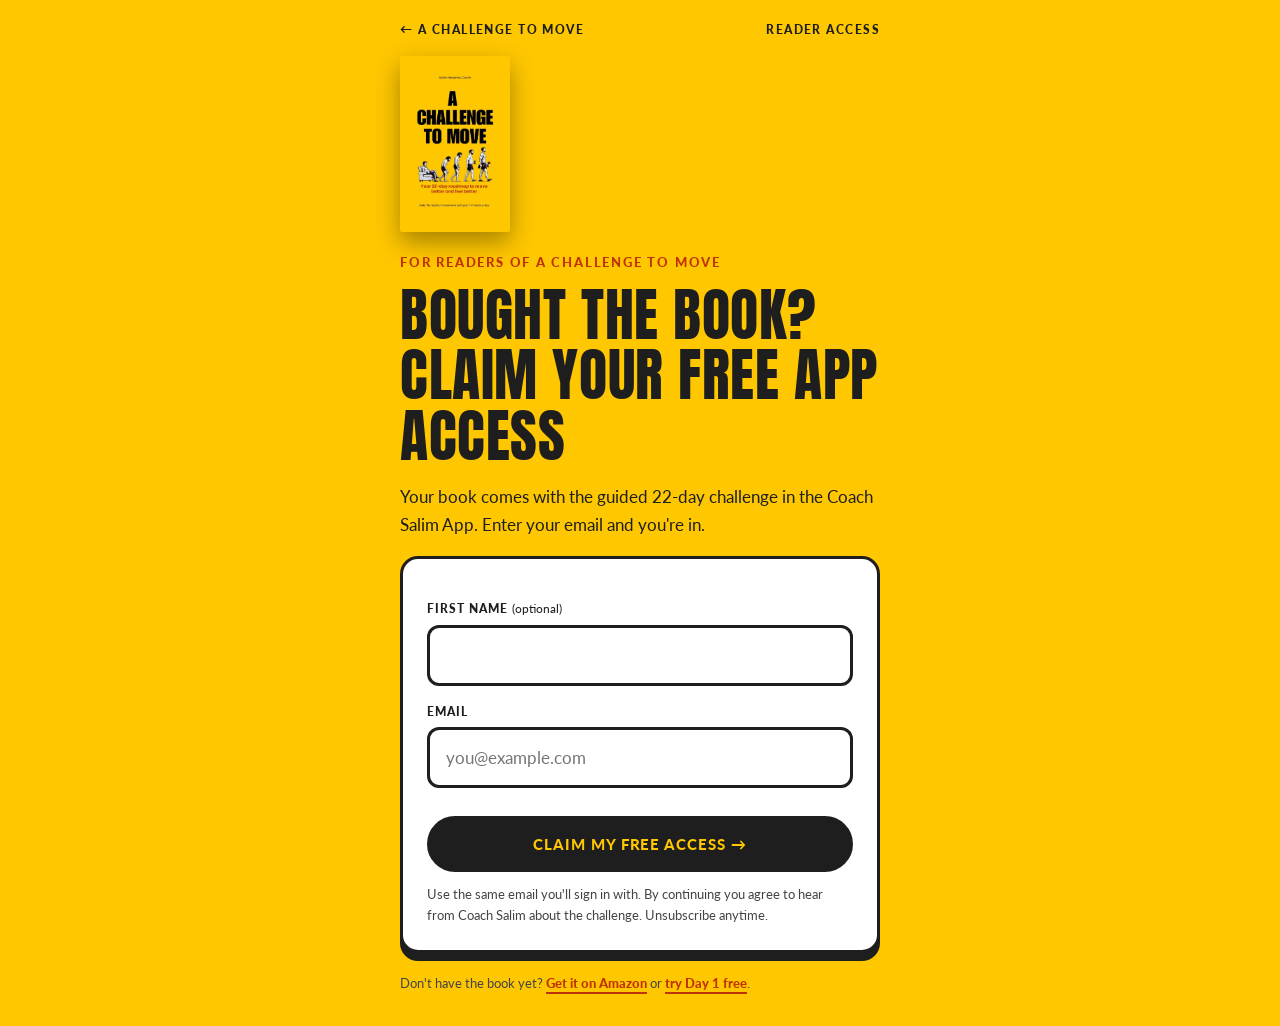
==== claim/index.html @ 206d7dd8 "Add /claim/ reader app-access page (source=book_claim) and links from home" ====
<!DOCTYPE html>
<html lang="en">
<head>
<!-- Google tag (gtag.js) -->
<script async src="https://www.googletagmanager.com/gtag/js?id=G-0BK0TK88WT"></script>
<script>window.dataLayer=window.dataLayer||[];function gtag(){dataLayer.push(arguments);}gtag('js',new Date());gtag('config','G-0BK0TK88WT');</script>
<meta charset="utf-8">
<meta name="viewport" content="width=device-width, initial-scale=1, viewport-fit=cover">
<title>Claim Your Free App Access | A Challenge to Move</title>
<meta name="description" content="Bought A Challenge to Move? Claim your free access to the guided 22-day app.">
<link rel="canonical" href="https://book.coachsalimheyaime.com/claim/">
<meta name="theme-color" content="#FFC700">
<meta property="og:title" content="Bought the book? Claim your free app access">
<meta property="og:description" content="Readers of A Challenge to Move get free access to the guided 22-day app.">
<meta property="og:url" content="https://book.coachsalimheyaime.com/claim/">
<meta property="og:image" content="https://book.coachsalimheyaime.com/img/og.jpg">
<link rel="icon" href="/favicon.ico" sizes="any">
<link rel="apple-touch-icon" href="/apple-touch-icon.png">
<link rel="preconnect" href="https://fonts.googleapis.com">
<link rel="preconnect" href="https://fonts.gstatic.com" crossorigin>
<link rel="stylesheet" href="https://fonts.googleapis.com/css2?family=Anton&amp;family=Lato:wght@400;700;900&amp;display=swap">
<link rel="stylesheet" href="/styles.css">
<style>
body{background:var(--y);min-height:100vh;min-height:100dvh}
.t-wrap{max-width:520px;margin:0 auto;padding:1.25rem 1.25rem calc(2rem + env(safe-area-inset-bottom))}
.t-top{display:flex;justify-content:space-between;align-items:center;font-weight:900;text-transform:uppercase;letter-spacing:.12em;font-size:.75rem}
.t-top a{text-decoration:none}
.screen{display:none}.screen.on{display:block}
.card{background:var(--w);border:3px solid var(--c);border-radius:18px;padding:1.5rem;box-shadow:0 8px 0 var(--c);margin-top:1rem}
h1{font-size:clamp(2.4rem,11vw,3.6rem);margin:.75rem 0 .25rem}
label{display:block;font-weight:900;text-transform:uppercase;letter-spacing:.08em;font-size:.75rem;margin:1rem 0 .35rem}
input{width:100%;font:inherit;font-size:1.05rem;padding:.85rem 1rem;border:3px solid var(--c);border-radius:12px;background:#fff}
input:focus{outline:3px solid var(--r);outline-offset:2px}
.btn{width:100%;cursor:pointer;font-family:inherit}
.small{font-size:.8rem;color:#444;margin:.75rem 0 0}
.err{color:var(--r);font-weight:700;min-height:1.4em;margin:.5rem 0 0;font-size:.9rem}
.claim-cover{width:110px;margin:1rem 0 0;box-shadow:0 10px 24px rgba(0,0,0,.35);border-radius:3px}
.welcome{background:var(--c);color:var(--w);border-radius:18px;padding:1.75rem 1.5rem;margin-top:1.25rem;text-align:center}
.welcome h2{color:var(--y);font-size:clamp(2rem,9vw,2.8rem)}
.welcome .btn-primary{background:var(--y);color:var(--c);border-color:var(--y);font-size:1.15rem;padding:1.25rem 1.5rem}
.welcome ol{text-align:left;margin:1.25rem 0 0;padding-left:1.25rem}
.welcome li{margin:.35rem 0}
.welcome .note{color:#ddd;font-size:.85rem;margin-top:1rem}
</style>
</head>
<body>
<div class="t-wrap">
  <div class="t-top"><a href="/">&larr; A Challenge to Move</a><span>Reader access</span></div>

  <section id="gate" class="screen on" aria-labelledby="gate-h">
    <picture><source srcset="/img/book-cover.webp" type="image/webp"><img class="claim-cover" src="/img/book-cover.jpg" width="625" height="1000" alt="A Challenge to Move book cover"></picture>
    <p class="eyebrow" style="margin-top:1.25rem">For readers of A Challenge to Move</p>
    <h1 id="gate-h">Bought the book? Claim your free app access</h1>
    <p>Your book comes with the guided 22-day challenge in the Coach Salim App. Enter your email and you're in.</p>
    <form id="claim-form" class="card" novalidate>
      <label for="fname">First name <span style="font-weight:400;text-transform:none;letter-spacing:0">(optional)</span></label>
      <input id="fname" name="first_name" autocomplete="given-name" maxlength="60">
      <label for="email">Email</label>
      <input id="email" name="email" type="email" inputmode="email" autocomplete="email" required maxlength="254" placeholder="you@example.com">
      <p class="err" id="err" role="alert"></p>
      <button class="btn btn-primary" type="submit">Claim my free access &rarr;</button>
      <p class="small">Use the same email you'll sign in with. By continuing you agree to hear from Coach Salim about the challenge. Unsubscribe anytime.</p>
    </form>
    <p class="small" style="margin-top:1.25rem">Don't have the book yet? <a class="text-link" href="https://www.amazon.com/dp/B0FNFB3JMW" rel="noopener">Get it on Amazon</a> or <a class="text-link" href="/try/">try Day 1 free</a>.</p>
  </section>

  <section id="done" class="screen" aria-labelledby="done-h">
    <div class="welcome">
      <h2 id="done-h">Welcome<span id="wname"></span>!</h2>
      <p>Your 22 days start now. Open the app and sign in with your email.</p>
      <a class="btn btn-primary" id="go" href="https://app.coachsalimheyaime.com">Open the Coach Salim App &rarr;</a>
      <ol>
        <li>Tap the button above.</li>
        <li>Enter <strong id="wemail">your email</strong>.</li>
        <li>Check your inbox for the sign-in link and tap it.</li>
      </ol>
      <p class="note">No password needed. Bookmark app.coachsalimheyaime.com to come back every day.</p>
    </div>
  </section>
</div>
<script>
(function(){
'use strict';
var SB_URL='https://olncfwohfpgpmygxjpcm.supabase.co', SB_TABLE='trial_signups';
var SB_KEY='eyJhbGciOiJIUzI1NiIsInR5cCI6IkpXVCJ9.eyJpc3MiOiJzdXBhYmFzZSIsInJlZiI6Im9sbmNmd29oZnBncG15Z3hqcGNtIiwicm9sZSI6ImFub24iLCJpYXQiOjE3OTE3MzQ0ODgsImV4cCI6MjEwNzMxMDQ4OH0.rcjQ4E2oPVyth1bboHvwRFqUtwAAAkmUw1TGwF20_Uc';
var LS='actm.claim';
function $(id){return document.getElementById(id);}
function ev(n,p){try{gtag('event',n,p||{});}catch(e){}}
function store(){try{return JSON.parse(localStorage.getItem(LS))||{};}catch(e){return {};}}
function save(o){try{localStorage.setItem(LS,JSON.stringify(o));}catch(e){}}
function esc(s){return s.replace(/[&<>"']/g,function(c){return {'&':'&amp;','<':'&lt;','>':'&gt;','"':'&quot;',"'":'&#39;'}[c];});}
function sendLead(l){return fetch(SB_URL+'/rest/v1/'+SB_TABLE,{method:'POST',headers:{'apikey':SB_KEY,'Authorization':'Bearer '+SB_KEY,'Content-Type':'application/json','Prefer':'return=minimal'},body:JSON.stringify(l),keepalive:true}).then(function(r){return r.ok||r.status===409;}).catch(function(){return false;});}
function flush(){var st=store();if(!st.pending||!st.pending.length)return;var left=[],p=Promise.resolve();st.pending.forEach(function(l){p=p.then(function(){return sendLead(l).then(function(ok){if(!ok)left.push(l);});});});p.then(function(){var s=store();s.pending=left;save(s);});}
function welcome(email,fname){$('wname').textContent=fname?', '+fname:'';$('wemail').textContent=email;$('gate').classList.remove('on');$('done').classList.add('on');window.scrollTo(0,0);}
$('claim-form').addEventListener('submit',function(e){
  e.preventDefault();
  var email=$('email').value.trim().toLowerCase(),fname=$('fname').value.trim();
  if(!/^[^\s@]+@[^\s@]+\.[^\s@]{2,}$/.test(email)){$('err').textContent='Please enter a valid email.';$('email').focus();return;}
  $('err').textContent='';
  var lead={email:email,first_name:fname||null,source:'book_claim',page:location.pathname,referrer:document.referrer||null,user_agent:navigator.userAgent.slice(0,300)};
  var st=store();st.email=email;st.first_name=fname;st.pending=(st.pending||[]).concat([lead]);save(st);
  flush();
  ev('book_claim',{method:'email_form'});
  welcome(email,fname);
});
$('go').addEventListener('click',function(){ev('book_claim_open_app');});
flush();
})();
</script>
</body>
</html>
---- styles.css ----
:root{--y:#FFC700;--c:#1E1E1E;--r:#BF3404;--w:#fff;--max:1080px}
*{box-sizing:border-box}
html{scroll-behavior:smooth}
body{margin:0;font-family:Lato,system-ui,sans-serif;font-size:1.0625rem;line-height:1.65;color:var(--c);background:var(--w)}
img{max-width:100%;height:auto;display:block}
h1,h2{font-family:Anton,Impact,sans-serif;font-weight:400;text-transform:uppercase;letter-spacing:.01em;line-height:1.05;margin:0 0 .5em}
a{color:inherit}
.wrap{max-width:var(--max);margin:0 auto;padding:0 1.25rem}
.skip{position:absolute;left:-999px;top:0;background:var(--c);color:var(--y);padding:.5rem 1rem;z-index:10}
.skip:focus{left:0}
.visually-hidden{position:absolute;width:1px;height:1px;overflow:hidden;clip:rect(0 0 0 0);white-space:nowrap}
.hero{background:var(--y);padding:2.5rem 0 3rem}
.hero-grid{display:grid;gap:2rem;justify-items:center;text-align:center}
.cover img{width:min(70vw,300px);box-shadow:0 18px 40px rgba(0,0,0,.35);border-radius:3px}
.eyebrow{font-weight:900;text-transform:uppercase;letter-spacing:.14em;font-size:.8rem;color:var(--r);margin:0 0 .5rem}
h1{font-size:clamp(2.6rem,10vw,5rem)}
.subtitle{font-weight:700;font-size:1.2rem;margin:0 0 1rem}
.tagline{font-size:1.1rem;margin:0 0 1.75rem}
.ctas{display:flex;flex-direction:column;gap:.75rem;width:100%;max-width:340px;margin:0 auto}
.btn{display:inline-block;text-align:center;text-decoration:none;font-weight:900;text-transform:uppercase;letter-spacing:.06em;font-size:.95rem;padding:1rem 1.5rem;border-radius:999px;border:3px solid var(--c);transition:transform .15s,box-shadow .15s}
.btn:hover{transform:translateY(-2px);box-shadow:0 6px 0 var(--c)}
.btn:focus-visible,a:focus-visible{outline:3px solid var(--r);outline-offset:3px}
.btn-primary{background:var(--c);color:var(--y)}
.btn-secondary{background:transparent;color:var(--c)}
.band{background:var(--c);color:var(--w);padding:1.75rem 0}
.stats{list-style:none;margin:0 auto;display:grid;grid-template-columns:repeat(3,1fr);gap:1rem;text-align:center}
.num{display:block;font-family:Anton,Impact,sans-serif;font-size:clamp(2.4rem,9vw,3.6rem);color:var(--y);line-height:1}
.lbl{font-size:.8rem;text-transform:uppercase;letter-spacing:.1em;font-weight:700}
.about-book{padding:3.5rem 1.25rem;max-width:760px}
.about-book h2,.final h2{font-size:clamp(2rem,7vw,3.2rem)}
.rust{color:var(--r)}
.lead{font-size:1.25rem;font-weight:700}
.features{list-style:none;padding:0;margin:1.5rem 0}
.features li{position:relative;padding:.6rem 0 .6rem 2rem;border-bottom:1px solid #eee}
.features li::before{content:"";position:absolute;left:0;top:1.05rem;width:1rem;height:1rem;background:var(--y);border:3px solid var(--c);border-radius:50%}
.about-book .btn{margin-top:1rem}
.author{background:#f6f3ea;padding:3.5rem 0}
.author-grid{display:grid;gap:2rem;align-items:center}
.portrait img{width:220px;border-radius:50%;aspect-ratio:1;object-fit:cover;object-position:top;border:6px solid var(--y);margin:0 auto}
.author h2{font-size:clamp(2rem,7vw,3rem)}
.text-link{font-weight:900;color:var(--r);text-decoration-thickness:2px;text-underline-offset:4px}
.final{text-align:center;padding:3.5rem 1.25rem}
.final p{font-size:1.15rem}
.btn-secondary.dark{color:var(--c)}
.footer{background:var(--c);color:#ddd;text-align:center;font-size:.9rem;padding:1.5rem 0}
.footer p{margin:.3rem 0}
.footer a{color:var(--y)}
@media (min-width:820px){
 .hero{padding:4rem 0}
 .hero-grid{grid-template-columns:auto 1fr;text-align:left;justify-items:start;gap:4rem;align-items:center}
 .cover img{width:340px}
 .ctas{flex-direction:row;max-width:none;margin:0}
 .ctas.center{justify-content:center}
 .author-grid{grid-template-columns:260px 1fr;gap:3rem}
 .portrait img{width:260px}
}
@media (prefers-reduced-motion:reduce){*{transition:none!important;scroll-behavior:auto!important}}

.btn-dark{background:var(--r);color:var(--w);border-color:var(--r)}
.btn-dark:hover{background:var(--c);border-color:var(--c);color:var(--y)}
.try-band .btn-primary{background:var(--y);color:var(--c);border-color:var(--y)}
.try-band{background:var(--c);color:var(--w);text-align:center;padding:2.75rem 0}
.try-band h2{color:var(--y);font-size:clamp(2.2rem,8vw,3.4rem)}
.try-band p{max-width:560px;margin:0 auto 1.5rem}
.try-band .eyebrow{color:var(--y)}
.try-strip{display:block;background:var(--r);color:var(--w);text-align:center;text-decoration:none;font-size:.9rem;padding:.7rem 1rem;line-height:1.35}
.try-strip strong{text-transform:uppercase;letter-spacing:.05em}
.try-strip:hover{background:var(--c);color:var(--y)}
.claim-link{font-size:.9rem;font-weight:700;text-align:center;text-decoration:underline;text-underline-offset:3px}
.claim-link:hover{color:var(--r)}
.ctas{flex-wrap:wrap}.ctas .claim-link{flex-basis:100%}
@media(min-width:800px){.hero .ctas .claim-link{text-align:left}}
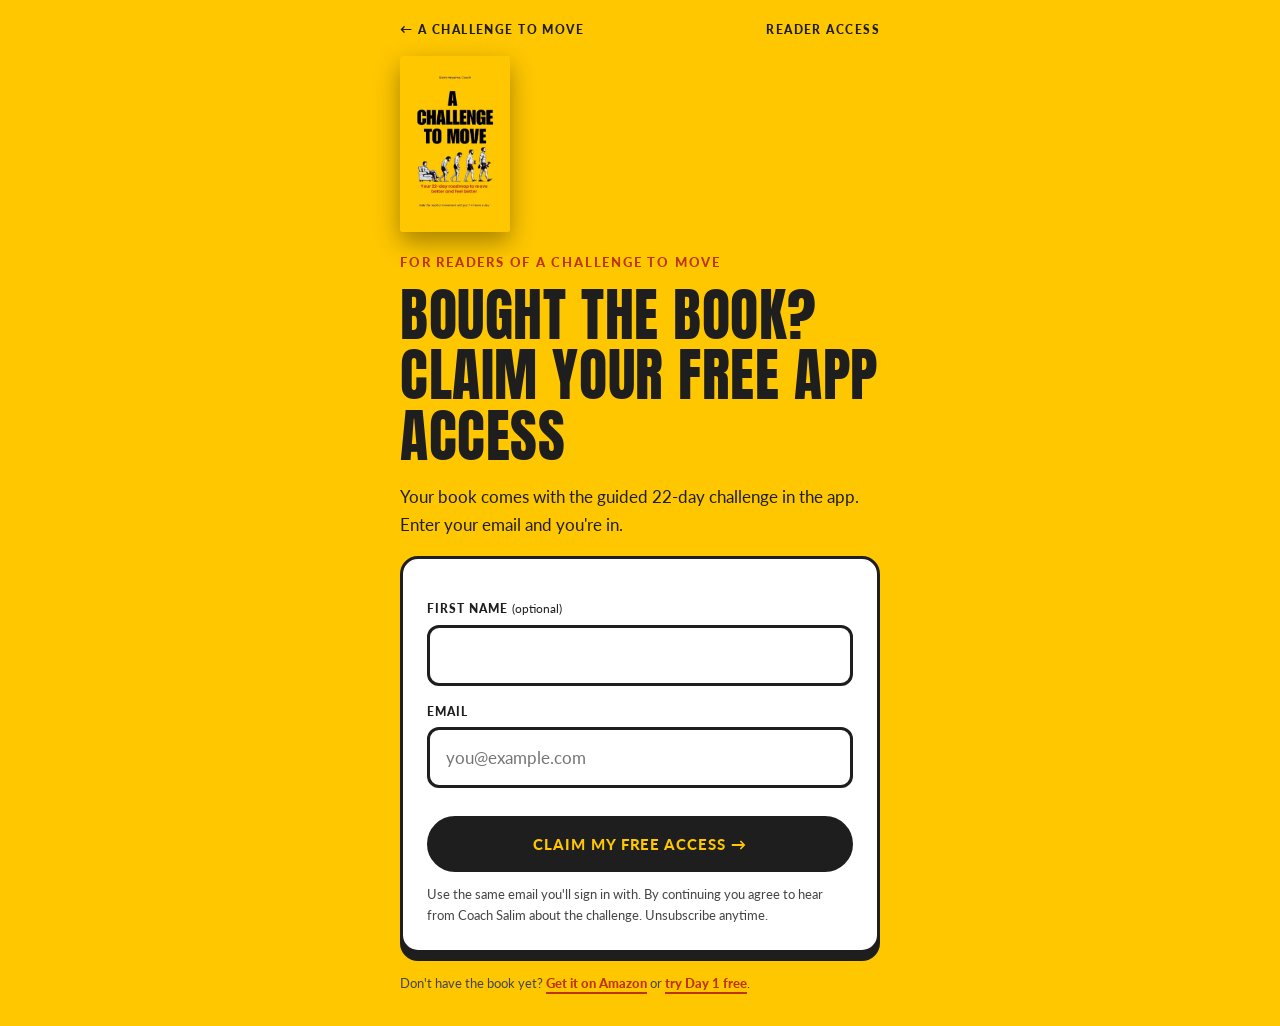
==== commit 4db74e9b: "Claim page: rename app button to 'Open App'" ====
--- a/claim/index.html
+++ b/claim/index.html
@@ -51,7 +51,7 @@
     <picture><source srcset="/img/book-cover.webp" type="image/webp"><img class="claim-cover" src="/img/book-cover.jpg" width="625" height="1000" alt="A Challenge to Move book cover"></picture>
     <p class="eyebrow" style="margin-top:1.25rem">For readers of A Challenge to Move</p>
     <h1 id="gate-h">Bought the book? Claim your free app access</h1>
-    <p>Your book comes with the guided 22-day challenge in the Coach Salim App. Enter your email and you're in.</p>
+    <p>Your book comes with the guided 22-day challenge in the app. Enter your email and you're in.</p>
     <form id="claim-form" class="card" novalidate>
       <label for="fname">First name <span style="font-weight:400;text-transform:none;letter-spacing:0">(optional)</span></label>
       <input id="fname" name="first_name" autocomplete="given-name" maxlength="60">
@@ -68,7 +68,7 @@
     <div class="welcome">
       <h2 id="done-h">Welcome<span id="wname"></span>!</h2>
       <p>Your 22 days start now. Open the app and sign in with your email.</p>
-      <a class="btn btn-primary" id="go" href="https://app.coachsalimheyaime.com">Open the Coach Salim App &rarr;</a>
+      <a class="btn btn-primary" id="go" href="https://app.coachsalimheyaime.com">Open App</a>
       <ol>
         <li>Tap the button above.</li>
         <li>Enter <strong id="wemail">your email</strong>.</li>
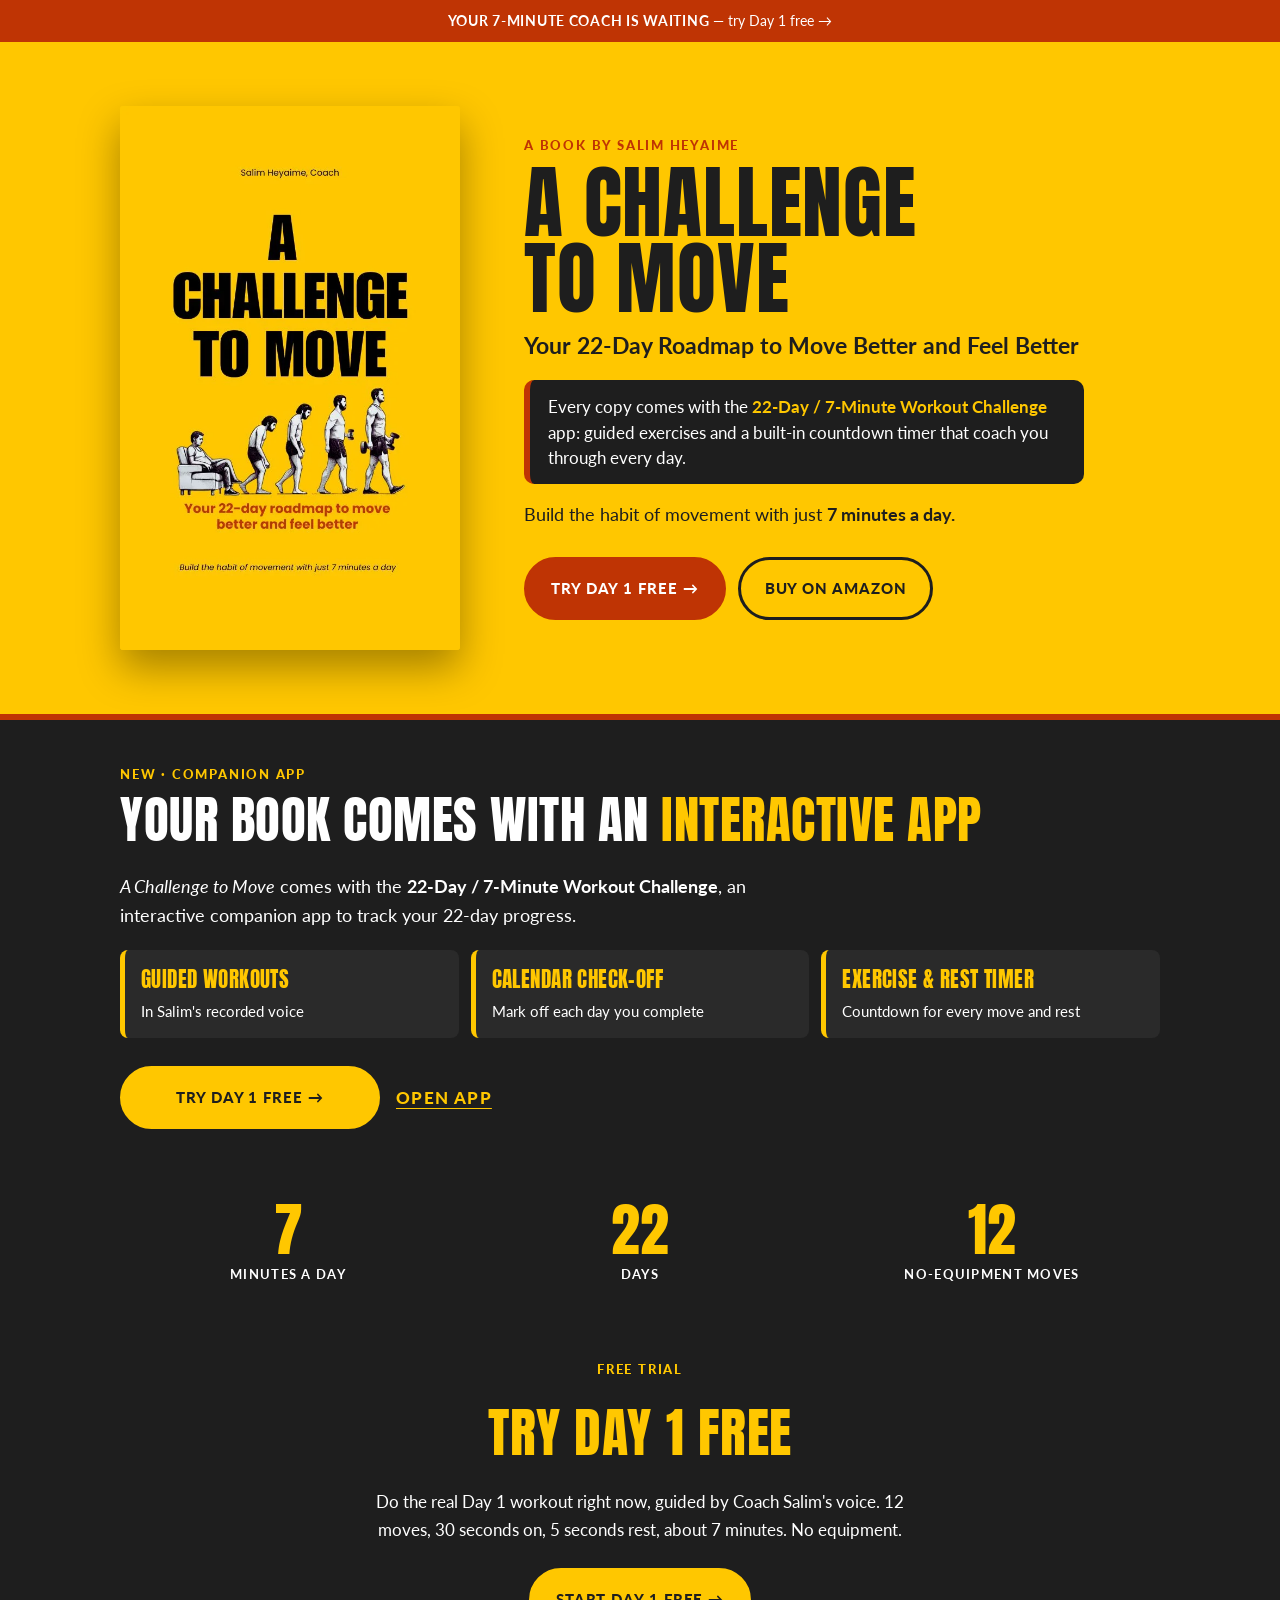
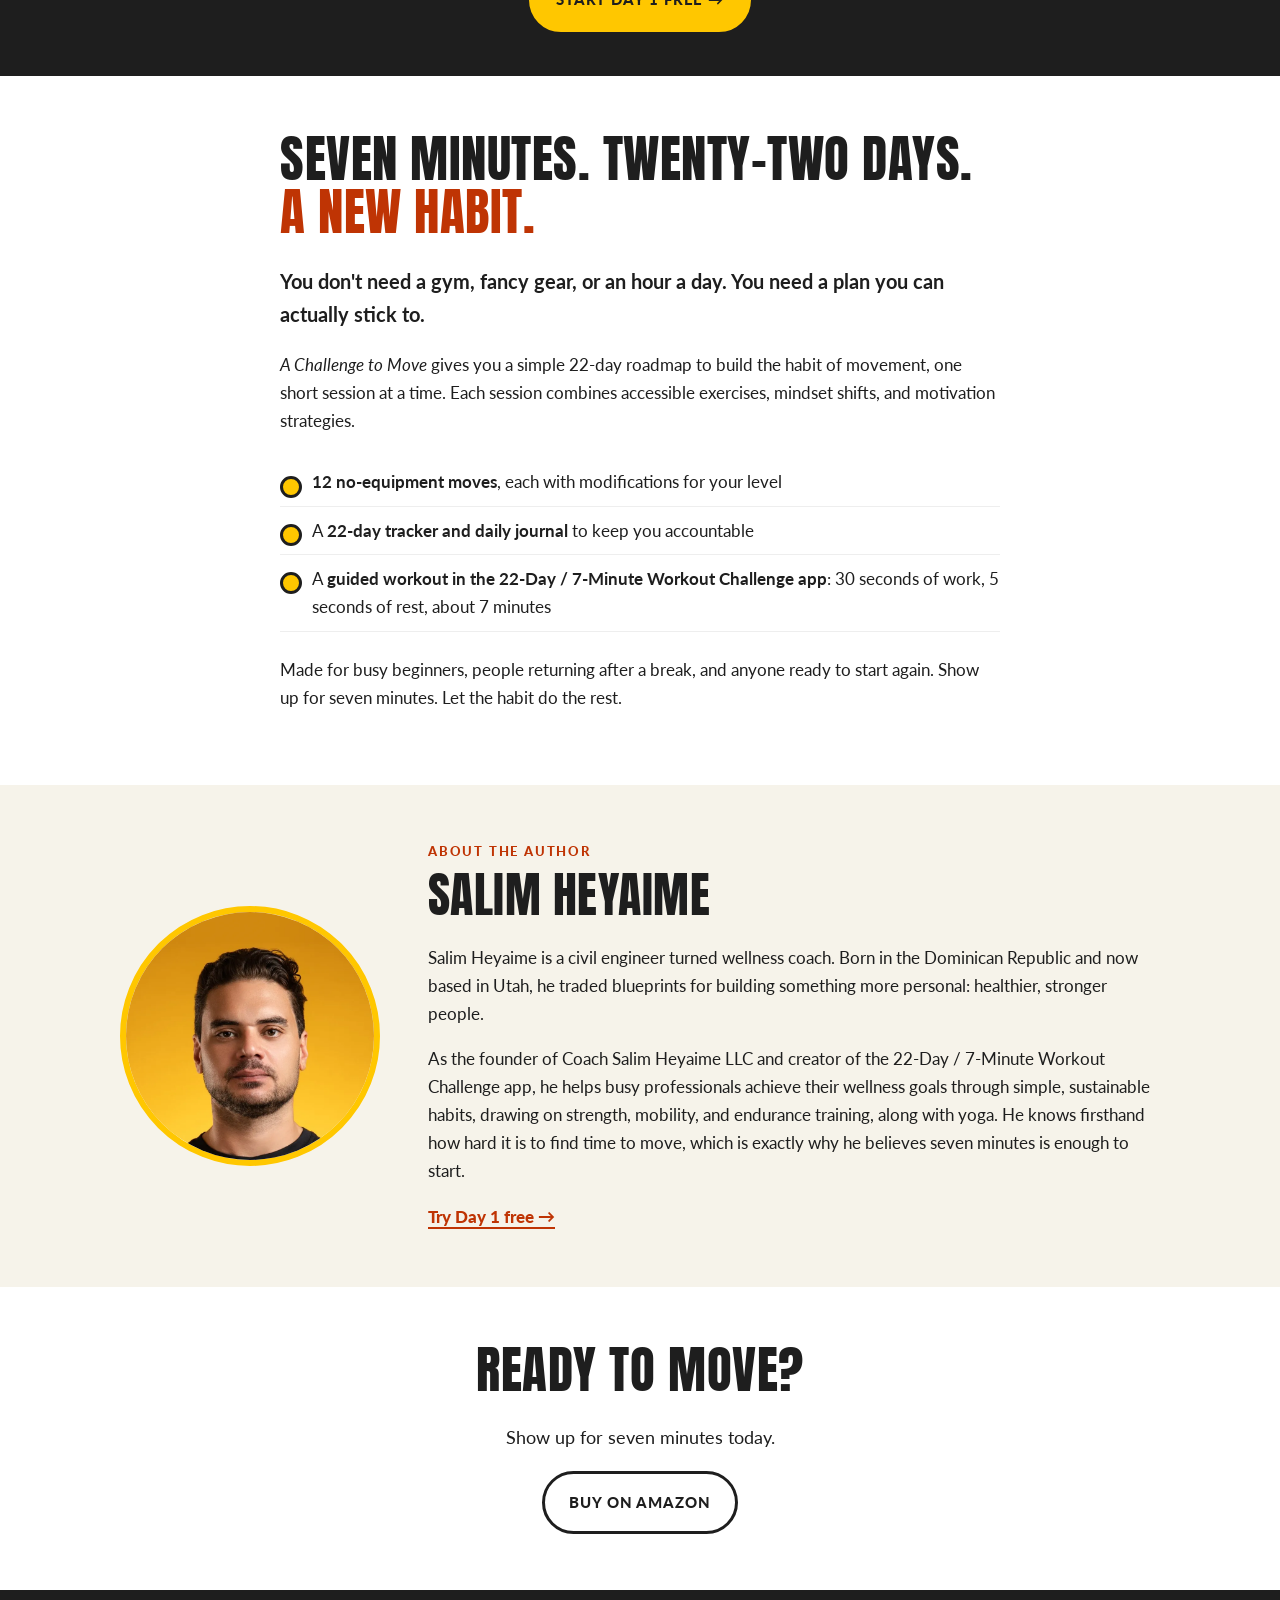
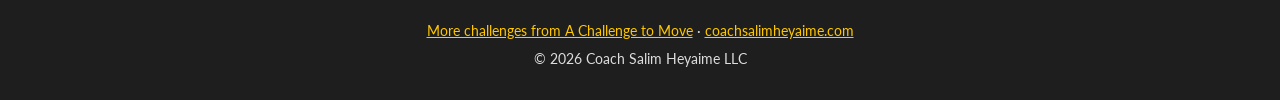
==== commit 48a1cf6b: "404 stub (preview): /claim/ (old app-access page that never shipped to main) redirects to the book p" ====
--- a/claim/index.html
+++ b/claim/index.html
@@ -1,111 +1,21 @@
 <!DOCTYPE html>
 <html lang="en">
 <head>
-<!-- Google tag (gtag.js) -->
-<script async src="https://www.googletagmanager.com/gtag/js?id=G-0BK0TK88WT"></script>
-<script>window.dataLayer=window.dataLayer||[];function gtag(){dataLayer.push(arguments);}gtag('js',new Date());gtag('config','G-0BK0TK88WT');</script>
 <meta charset="utf-8">
-<meta name="viewport" content="width=device-width, initial-scale=1, viewport-fit=cover">
-<title>Claim Your Free App Access | A Challenge to Move</title>
-<meta name="description" content="Bought A Challenge to Move? Claim your free access to the guided 22-day app.">
-<link rel="canonical" href="https://book.coachsalimheyaime.com/claim/">
-<meta name="theme-color" content="#FFC700">
-<meta property="og:title" content="Bought the book? Claim your free app access">
-<meta property="og:description" content="Readers of A Challenge to Move get free access to the guided 22-day app.">
-<meta property="og:url" content="https://book.coachsalimheyaime.com/claim/">
-<meta property="og:image" content="https://book.coachsalimheyaime.com/img/og.jpg">
+<meta name="viewport" content="width=device-width, initial-scale=1">
+<meta name="robots" content="noindex, follow">
+<title>A Challenge to Move</title>
+<link rel="canonical" href="https://book.coachsalimheyaime.com/">
+<meta http-equiv="refresh" content="0; url=/">
 <link rel="icon" href="/favicon.ico" sizes="any">
-<link rel="apple-touch-icon" href="/apple-touch-icon.png">
-<link rel="preconnect" href="https://fonts.googleapis.com">
-<link rel="preconnect" href="https://fonts.gstatic.com" crossorigin>
-<link rel="stylesheet" href="https://fonts.googleapis.com/css2?family=Anton&amp;family=Lato:wght@400;700;900&amp;display=swap">
 <link rel="stylesheet" href="/styles.css">
-<style>
-body{background:var(--y);min-height:100vh;min-height:100dvh}
-.t-wrap{max-width:520px;margin:0 auto;padding:1.25rem 1.25rem calc(2rem + env(safe-area-inset-bottom))}
-.t-top{display:flex;justify-content:space-between;align-items:center;font-weight:900;text-transform:uppercase;letter-spacing:.12em;font-size:.75rem}
-.t-top a{text-decoration:none}
-.screen{display:none}.screen.on{display:block}
-.card{background:var(--w);border:3px solid var(--c);border-radius:18px;padding:1.5rem;box-shadow:0 8px 0 var(--c);margin-top:1rem}
-h1{font-size:clamp(2.4rem,11vw,3.6rem);margin:.75rem 0 .25rem}
-label{display:block;font-weight:900;text-transform:uppercase;letter-spacing:.08em;font-size:.75rem;margin:1rem 0 .35rem}
-input{width:100%;font:inherit;font-size:1.05rem;padding:.85rem 1rem;border:3px solid var(--c);border-radius:12px;background:#fff}
-input:focus{outline:3px solid var(--r);outline-offset:2px}
-.btn{width:100%;cursor:pointer;font-family:inherit}
-.small{font-size:.8rem;color:#444;margin:.75rem 0 0}
-.err{color:var(--r);font-weight:700;min-height:1.4em;margin:.5rem 0 0;font-size:.9rem}
-.claim-cover{width:110px;margin:1rem 0 0;box-shadow:0 10px 24px rgba(0,0,0,.35);border-radius:3px}
-.welcome{background:var(--c);color:var(--w);border-radius:18px;padding:1.75rem 1.5rem;margin-top:1.25rem;text-align:center}
-.welcome h2{color:var(--y);font-size:clamp(2rem,9vw,2.8rem)}
-.welcome .btn-primary{background:var(--y);color:var(--c);border-color:var(--y);font-size:1.15rem;padding:1.25rem 1.5rem}
-.welcome ol{text-align:left;margin:1.25rem 0 0;padding-left:1.25rem}
-.welcome li{margin:.35rem 0}
-.welcome .note{color:#ddd;font-size:.85rem;margin-top:1rem}
-</style>
+<script>location.replace('/' + location.search + location.hash);</script>
 </head>
 <body>
-<div class="t-wrap">
-  <div class="t-top"><a href="/">&larr; A Challenge to Move</a><span>Reader access</span></div>
-
-  <section id="gate" class="screen on" aria-labelledby="gate-h">
-    <picture><source srcset="/img/book-cover.webp" type="image/webp"><img class="claim-cover" src="/img/book-cover.jpg" width="625" height="1000" alt="A Challenge to Move book cover"></picture>
-    <p class="eyebrow" style="margin-top:1.25rem">For readers of A Challenge to Move</p>
-    <h1 id="gate-h">Bought the book? Claim your free app access</h1>
-    <p>Your book comes with the guided 22-day challenge in the app. Enter your email and you're in.</p>
-    <form id="claim-form" class="card" novalidate>
-      <label for="fname">First name <span style="font-weight:400;text-transform:none;letter-spacing:0">(optional)</span></label>
-      <input id="fname" name="first_name" autocomplete="given-name" maxlength="60">
-      <label for="email">Email</label>
-      <input id="email" name="email" type="email" inputmode="email" autocomplete="email" required maxlength="254" placeholder="you@example.com">
-      <p class="err" id="err" role="alert"></p>
-      <button class="btn btn-primary" type="submit">Claim my free access &rarr;</button>
-      <p class="small">Use the same email you'll sign in with. By continuing you agree to hear from Coach Salim about the challenge. Unsubscribe anytime.</p>
-    </form>
-    <p class="small" style="margin-top:1.25rem">Don't have the book yet? <a class="text-link" href="https://www.amazon.com/dp/B0FNFB3JMW" rel="noopener">Get it on Amazon</a> or <a class="text-link" href="/try/">try Day 1 free</a>.</p>
-  </section>
-
-  <section id="done" class="screen" aria-labelledby="done-h">
-    <div class="welcome">
-      <h2 id="done-h">Welcome<span id="wname"></span>!</h2>
-      <p>Your 22 days start now. Open the app and sign in with your email.</p>
-      <a class="btn btn-primary" id="go" href="https://app.coachsalimheyaime.com">Open App</a>
-      <ol>
-        <li>Tap the button above.</li>
-        <li>Enter <strong id="wemail">your email</strong>.</li>
-        <li>Check your inbox for the sign-in link and tap it.</li>
-      </ol>
-      <p class="note">No password needed. Bookmark app.coachsalimheyaime.com to come back every day.</p>
-    </div>
-  </section>
-</div>
-<script>
-(function(){
-'use strict';
-var SB_URL='https://olncfwohfpgpmygxjpcm.supabase.co', SB_TABLE='trial_signups';
-var SB_KEY='eyJhbGciOiJIUzI1NiIsInR5cCI6IkpXVCJ9.eyJpc3MiOiJzdXBhYmFzZSIsInJlZiI6Im9sbmNmd29oZnBncG15Z3hqcGNtIiwicm9sZSI6ImFub24iLCJpYXQiOjE3OTE3MzQ0ODgsImV4cCI6MjEwNzMxMDQ4OH0.rcjQ4E2oPVyth1bboHvwRFqUtwAAAkmUw1TGwF20_Uc';
-var LS='actm.claim';
-function $(id){return document.getElementById(id);}
-function ev(n,p){try{gtag('event',n,p||{});}catch(e){}}
-function store(){try{return JSON.parse(localStorage.getItem(LS))||{};}catch(e){return {};}}
-function save(o){try{localStorage.setItem(LS,JSON.stringify(o));}catch(e){}}
-function esc(s){return s.replace(/[&<>"']/g,function(c){return {'&':'&amp;','<':'&lt;','>':'&gt;','"':'&quot;',"'":'&#39;'}[c];});}
-function sendLead(l){return fetch(SB_URL+'/rest/v1/'+SB_TABLE,{method:'POST',headers:{'apikey':SB_KEY,'Authorization':'Bearer '+SB_KEY,'Content-Type':'application/json','Prefer':'return=minimal'},body:JSON.stringify(l),keepalive:true}).then(function(r){return r.ok||r.status===409;}).catch(function(){return false;});}
-function flush(){var st=store();if(!st.pending||!st.pending.length)return;var left=[],p=Promise.resolve();st.pending.forEach(function(l){p=p.then(function(){return sendLead(l).then(function(ok){if(!ok)left.push(l);});});});p.then(function(){var s=store();s.pending=left;save(s);});}
-function welcome(email,fname){$('wname').textContent=fname?', '+fname:'';$('wemail').textContent=email;$('gate').classList.remove('on');$('done').classList.add('on');window.scrollTo(0,0);}
-$('claim-form').addEventListener('submit',function(e){
-  e.preventDefault();
-  var email=$('email').value.trim().toLowerCase(),fname=$('fname').value.trim();
-  if(!/^[^\s@]+@[^\s@]+\.[^\s@]{2,}$/.test(email)){$('err').textContent='Please enter a valid email.';$('email').focus();return;}
-  $('err').textContent='';
-  var lead={email:email,first_name:fname||null,source:'book_claim',page:location.pathname,referrer:document.referrer||null,user_agent:navigator.userAgent.slice(0,300)};
-  var st=store();st.email=email;st.first_name=fname;st.pending=(st.pending||[]).concat([lead]);save(st);
-  flush();
-  ev('book_claim',{method:'email_form'});
-  welcome(email,fname);
-});
-$('go').addEventListener('click',function(){ev('book_claim_open_app');});
-flush();
-})();
-</script>
+<main class="wrap" style="padding:72px 20px;text-align:center">
+  <h1>This page has moved</h1>
+  <p><a class="btn btn-primary" href="/">Go to the book page</a></p>
+  <p>Already have the book? Open the app at <a href="https://app.coachsalimheyaime.com/">app.coachsalimheyaime.com</a>.</p>
+</main>
 </body>
 </html>
--- a/styles.css
+++ b/styles.css
@@ -11,10 +11,13 @@
 .visually-hidden{position:absolute;width:1px;height:1px;overflow:hidden;clip:rect(0 0 0 0);white-space:nowrap}
 .hero{background:var(--y);padding:2.5rem 0 3rem}
 .hero-grid{display:grid;gap:2rem;justify-items:center;text-align:center}
-.cover img{width:min(70vw,300px);box-shadow:0 18px 40px rgba(0,0,0,.35);border-radius:3px}
+.cover img{width:min(70vw,300px);box-shadow:0 10px 22px rgba(0,0,0,.3);border-radius:3px}
 .eyebrow{font-weight:900;text-transform:uppercase;letter-spacing:.14em;font-size:.8rem;color:var(--r);margin:0 0 .5rem}
 h1{font-size:clamp(2.6rem,10vw,5rem)}
-.subtitle{font-weight:700;font-size:1.2rem;margin:0 0 1rem}
+.book-title{position:relative;font-size:clamp(2.8rem,14vw,5rem);line-height:.95;margin:0 0 1.25rem;max-width:100%;overflow-wrap:break-word}
+.title-main{display:block;text-wrap:balance}
+.title-main>span{display:block}
+.subtitle{display:block;margin:.85rem auto 0;max-width:24em;font-family:Lato,system-ui,sans-serif;font-weight:700;text-transform:none;letter-spacing:0;font-size:clamp(1.1rem,4.4vw,1.45rem);line-height:1.3;text-wrap:balance}
 .tagline{font-size:1.1rem;margin:0 0 1.75rem}
 .ctas{display:flex;flex-direction:column;gap:.75rem;width:100%;max-width:340px;margin:0 auto}
 .btn{display:inline-block;text-align:center;text-decoration:none;font-weight:900;text-transform:uppercase;letter-spacing:.06em;font-size:.95rem;padding:1rem 1.5rem;border-radius:999px;border:3px solid var(--c);transition:transform .15s,box-shadow .15s}
@@ -48,7 +51,8 @@
 @media (min-width:820px){
  .hero{padding:4rem 0}
  .hero-grid{grid-template-columns:auto 1fr;text-align:left;justify-items:start;gap:4rem;align-items:center}
- .cover img{width:340px}
+ .cover img{width:340px;box-shadow:0 18px 40px rgba(0,0,0,.35)}
+ .subtitle{margin-left:0;margin-right:0}
  .ctas{flex-direction:row;max-width:none;margin:0}
  .ctas.center{justify-content:center}
  .author-grid{grid-template-columns:260px 1fr;gap:3rem}
@@ -66,7 +70,20 @@
 .try-strip{display:block;background:var(--r);color:var(--w);text-align:center;text-decoration:none;font-size:.9rem;padding:.7rem 1rem;line-height:1.35}
 .try-strip strong{text-transform:uppercase;letter-spacing:.05em}
 .try-strip:hover{background:var(--c);color:var(--y)}
-.claim-link{font-size:.9rem;font-weight:700;text-align:center;text-decoration:underline;text-underline-offset:3px}
-.claim-link:hover{color:var(--r)}
-.ctas{flex-wrap:wrap}.ctas .claim-link{flex-basis:100%}
-@media(min-width:800px){.hero .ctas .claim-link{text-align:left}}
+
+.app-announce{background:var(--c);color:var(--w);padding:2.75rem 0;border-top:6px solid var(--r)}
+.app-announce .eyebrow{color:var(--y)}
+.app-announce h2{font-size:clamp(2rem,7vw,3.2rem)}.app-announce .y{color:var(--y)}
+.app-lede{font-size:1.1rem;max-width:640px;margin:0 0 1.25rem}
+.app-feats{list-style:none;padding:0;margin:0 0 1.75rem;display:grid;gap:.75rem}
+.app-feats li{background:#2a2a2a;border-left:5px solid var(--y);border-radius:8px;padding:.8rem 1rem}
+.app-feats b{display:block;font-family:Anton,Impact,sans-serif;font-weight:400;text-transform:uppercase;font-size:1.3rem;color:var(--y);letter-spacing:.02em}
+.app-feats span{font-size:.95rem}
+.app-ctas{display:flex;flex-direction:column;gap:1rem;align-items:stretch;max-width:340px}
+.btn-yellow{background:var(--y);color:var(--c);border-color:var(--y)}
+.btn-yellow:hover{box-shadow:0 6px 0 var(--r)}
+.app-link{color:var(--y);font-weight:900;text-transform:uppercase;letter-spacing:.08em;text-align:center;text-underline-offset:4px}
+.app-link:hover{color:var(--w)}
+@media(min-width:800px){.app-feats{grid-template-columns:repeat(3,1fr)}.app-ctas{flex-direction:row;align-items:center;max-width:none}.app-ctas .btn{min-width:260px}}
+.app-pitch{background:var(--c);color:var(--w);border-left:6px solid var(--r);border-radius:10px;padding:.9rem 1.1rem;font-size:1.05rem;line-height:1.5;margin:0 0 1rem;max-width:560px;text-align:left}
+.app-pitch strong{color:var(--y)}
